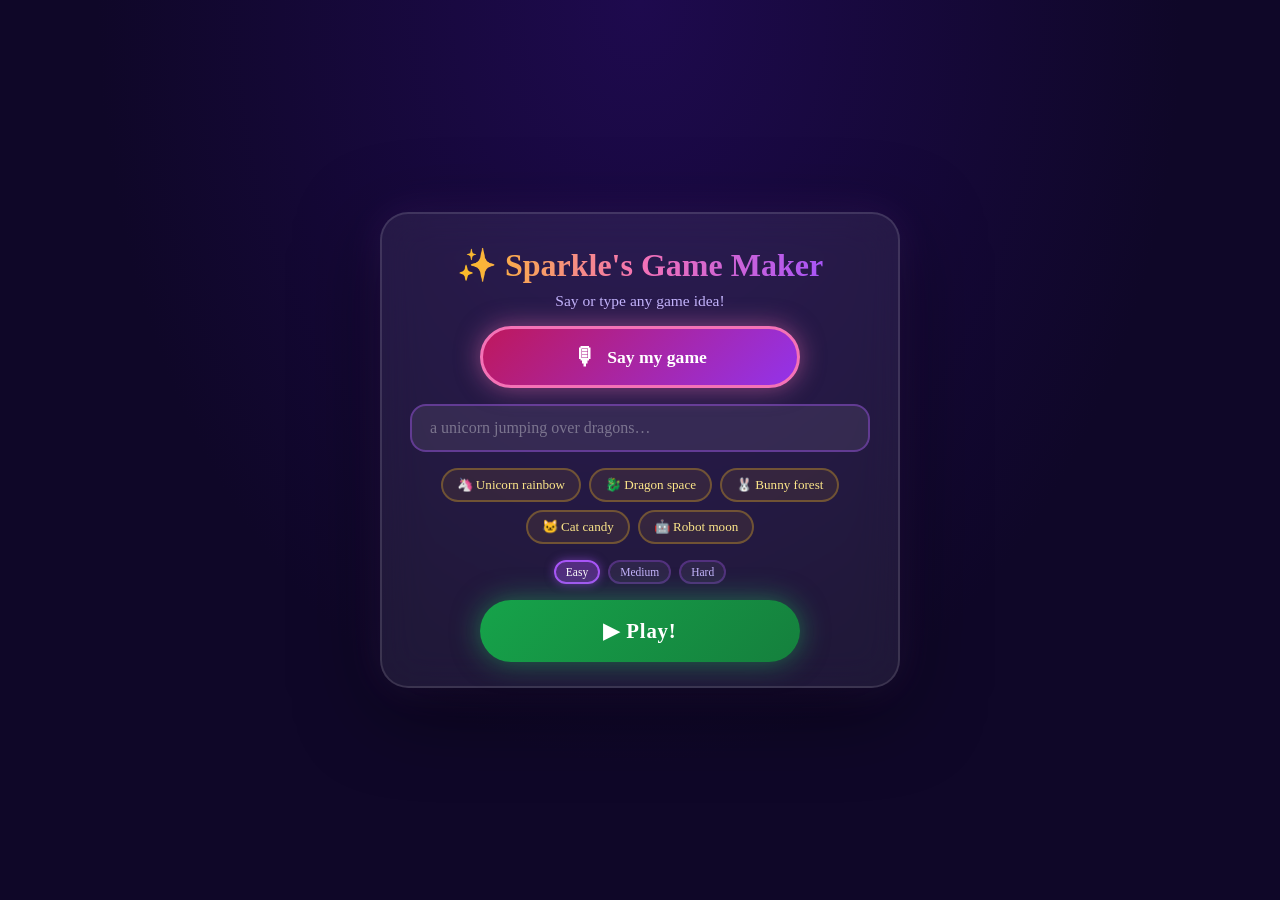
==== frontend/index.html @ 44b273a4 "Initial commit: Sparkle's Game Maker with pixel art sprites and Phaser 3 runner/flyer/shooter templa" ====
<!DOCTYPE html>
<html lang="en">
<head>
<meta charset="UTF-8">
<meta name="viewport" content="width=device-width, initial-scale=1.0">
<title>✨ Sparkle's Game Maker</title>
<link rel="stylesheet" href="/frontend/fairy.css?v=14">
</head>
<body>

<div class="stars" id="stars"></div>

<!-- ═══════════════ LAUNCH CARD ═══════════════ -->
<div class="launch-wrap">
  <div class="launch-card">

    <div class="launch-title">✨ Sparkle's Game Maker</div>
    <div class="launch-sub">Say or type any game idea!</div>

    <button class="mic-big" id="micBtn">
      <span class="mic-icon">🎙</span>
      <span>Say my game</span>
    </button>

    <div class="input-row">
      <input class="game-input" id="gameInput" type="text"
             placeholder="a unicorn jumping over dragons…"
             autocomplete="off" spellcheck="false">
      <button class="input-clear" id="inputClear" style="display:none">✕</button>
    </div>

    <div class="listen-bar" id="listenBar" style="display:none">
      <div class="listen-wave">
        <span></span><span></span><span></span><span></span><span></span>
      </div>
      <span class="listen-label">Listening…</span>
    </div>

    <div class="chips">
      <button class="chip" data-idea="unicorn jumping in rainbow land collecting stars">🦄 Unicorn rainbow</button>
      <button class="chip" data-idea="dragon flying through space collecting gems">🐉 Dragon space</button>
      <button class="chip" data-idea="bunny hopping in forest collecting hearts">🐰 Bunny forest</button>
      <button class="chip" data-idea="cat running through candy land collecting coins">🐱 Cat candy</button>
      <button class="chip" data-idea="robot jumping on the moon collecting crystals">🤖 Robot moon</button>
    </div>

    <div class="diff-row" id="diffBar">
      <button class="diff-btn active" data-diff="none">Easy</button>
      <button class="diff-btn" data-diff="medium">Medium</button>
      <button class="diff-btn" data-diff="high">Hard</button>
    </div>

    <button class="play-btn" id="launchBtn">▶ Play!</button>

  </div>
</div>

<!-- ═══════════ CONFIRM overlay ═══════════ -->
<div id="confirmOverlay" class="confirm-overlay" style="display:none">
  <div class="confirm-box">
    <div class="confirm-sparkle">✨</div>
    <div class="confirm-label">I heard you say:</div>
    <div class="confirm-heard" id="confirmHeard"></div>
    <div class="confirm-params" id="confirmParams"></div>
    <div class="confirm-actions">
      <button class="confirm-yes" id="confirmYes">🚀 Yes! Make it!</button>
      <button class="confirm-retry" id="confirmRetry">↩ Try again</button>
    </div>
  </div>
</div>

<!-- ═══════════ GAME READY overlay ═══════════ -->
<div class="game-overlay" id="gameOverlay" style="display:none">
  <div class="overlay-box">
    <div class="overlay-emoji" id="overlayEmoji">🪄</div>
    <div class="overlay-msg" id="overlayMsg">Making your game…</div>
    <div class="game-summary" id="gameSummary"></div>
    <button class="play-big-btn" id="playBtn" style="display:none">▶ PLAY!</button>
    <button class="review-btn" id="reviewBtn" style="display:none">🔍 Review & Fix</button>
  </div>
</div>

<!-- ═══════════ REVIEW PANEL overlay ═══════════ -->
<div class="review-overlay" id="reviewOverlay" style="display:none">
  <div class="review-box">
    <div class="review-header">
      <span class="review-avatar">👩‍🎨</span>
      <div>
        <div class="review-name">Maya — Senior Game Designer</div>
        <div class="review-score-row">
          <span class="review-score-label">Score:</span>
          <span class="review-score" id="reviewScore">–</span>
          <span class="review-headline" id="reviewHeadline"></span>
        </div>
      </div>
      <button class="review-close" id="reviewClose">✕</button>
    </div>
    <div class="review-strengths" id="reviewStrengths"></div>
    <div class="review-issues" id="reviewIssues"></div>
    <div class="review-actions">
      <button class="fix-btn" id="fixBtn">🔧 Apply All Fixes</button>
      <button class="play-fixed-btn" id="playFixedBtn" style="display:none">▶ Play Fixed Game</button>
    </div>
    <div class="review-status" id="reviewStatus"></div>
  </div>
</div>

<!-- ═══════════ IN-PAGE GAME PLAYER ═══════════ -->
<div class="game-player" id="gamePlayer" style="display:none">
  <button class="close-game" id="closeGameBtn">✕ Back to Sparkle</button>
  <iframe id="gameFrame" title="Sparkle game" allow="autoplay; fullscreen"></iframe>
</div>

<!-- Dev-only magic 3D button (hidden) -->
<button class="dev-hidden" id="magicBtn" aria-hidden="true" tabindex="-1">🪄</button>

<script src="/frontend/fairy.js?v=13"></script>
</body>
</html>
---- frontend/fairy.css ----
*, *::before, *::after { box-sizing:border-box; margin:0; padding:0; }
:root {
  --purple:#a855f7; --pink:#f472b6; --yellow:#fbbf24; --green:#22c55e; --bg:#0f0728;
}
body {
  font-family:'Comic Sans MS','Chalkboard SE','Marker Felt',cursive;
  background:radial-gradient(ellipse at top,#1e0a4e 0%,#0f0728 60%);
  min-height:100vh; color:white; overflow:hidden; user-select:none;
}

/* ── Stars ── */
.stars{position:fixed;inset:0;pointer-events:none;z-index:0;}
.star-p{
  position:absolute;border-radius:50%;background:white;opacity:0;
  animation:twinkle var(--d,3s) ease-in-out infinite var(--dl,0s);
}
@keyframes twinkle{0%,100%{opacity:0;transform:scale(.5)}50%{opacity:.8;transform:scale(1)}}

/* ── Top bar ── */
.top-bar{
  position:fixed;top:0;left:0;right:0;z-index:50;
  display:flex;align-items:center;justify-content:space-between;
  padding:8px 16px;
  background:linear-gradient(180deg,rgba(15,7,40,.95) 0%,rgba(15,7,40,0) 100%);
}
.header-title{
  font-size:clamp(.9rem,2.5vw,1.4rem);font-weight:bold;
  background:linear-gradient(90deg,#fbbf24,#f472b6,#a855f7);
  -webkit-background-clip:text;-webkit-text-fill-color:transparent;background-clip:text;
}
.diff-bar{display:none;align-items:center;gap:5px;}
.diff-label{font-size:.72rem;color:#c4b5fd;}
.diff-btn{
  padding:4px 10px;border-radius:20px;border:2px solid rgba(168,85,247,.3);
  background:rgba(255,255,255,.05);color:#c4b5fd;
  font-size:.72rem;font-family:inherit;cursor:pointer;transition:all .2s;
}
.diff-btn:hover{background:rgba(168,85,247,.2);border-color:var(--purple);}
.diff-btn.active{
  background:rgba(168,85,247,.35);border-color:var(--purple);color:#fff;
  box-shadow:0 0 10px rgba(168,85,247,.5);
}

/* ── Progress dots ── */
.progress-row{
  position:fixed;top:50px;left:50%;transform:translateX(-50%);
  display:flex;gap:9px;z-index:40;
}
.prog-dot{
  width:44px;height:44px;border-radius:50%;
  background:rgba(255,255,255,.08);border:3px solid rgba(255,255,255,.15);
  display:flex;align-items:center;justify-content:center;font-size:1.3rem;
  transition:all .3s;filter:grayscale(1) opacity(.4);
}
.prog-dot.active{
  background:rgba(168,85,247,.3);border-color:var(--purple);filter:none;
  transform:scale(1.2);box-shadow:0 0 16px rgba(168,85,247,.6);
}
.prog-dot.done{background:rgba(34,197,94,.3);border-color:var(--green);filter:none;}

/* ── Choice grid ── */
.choice-grid{
  position:fixed;top:50%;left:50%;
  transform:translate(-50%,-44%);
  display:grid;grid-template-columns:1fr 1fr;
  gap:14px;z-index:30;width:min(480px,92vw);
}
.choice-card{
  background:rgba(255,255,255,.07);border:3px solid rgba(255,255,255,.15);
  border-radius:20px;padding:12px;
  display:flex;flex-direction:column;align-items:center;justify-content:center;
  cursor:pointer;transition:all .2s;min-height:128px;overflow:hidden;
}
.choice-card:hover,.choice-card:active{
  transform:scale(1.06);border-color:var(--yellow);
  background:rgba(251,191,36,.15);box-shadow:0 0 24px rgba(251,191,36,.4);
}
.choice-card.selected{
  border-color:var(--green);background:rgba(34,197,94,.2);
  box-shadow:0 0 28px rgba(34,197,94,.6);transform:scale(1.08);
}
.choice-card img{width:74px;height:74px;object-fit:contain;filter:drop-shadow(0 4px 8px rgba(0,0,0,.3));}
.choice-card .world-swatch{
  width:74px;height:74px;border-radius:50%;
  display:flex;align-items:center;justify-content:center;font-size:2.3rem;
}
.choice-label{font-size:.98rem;font-weight:bold;color:#fde68a;margin-top:6px;text-shadow:0 1px 3px rgba(0,0,0,.5);}

/* ── Listen bar ── */
.listen-bar{
  position:fixed;bottom:108px;left:50%;transform:translateX(-50%);
  display:flex;align-items:center;gap:12px;padding:10px 20px;border-radius:14px;z-index:40;
  background:rgba(244,63,94,.15);border:2px solid rgba(244,63,94,.4);
}
.listen-wave{display:flex;gap:4px;align-items:center;}
.listen-wave span{width:5px;border-radius:4px;background:#f43f5e;animation:wave .7s ease-in-out infinite;height:10px;}
.listen-wave span:nth-child(1){animation-delay:0s;--mh:24px}
.listen-wave span:nth-child(2){animation-delay:.1s;--mh:32px}
.listen-wave span:nth-child(3){animation-delay:.2s;--mh:40px}
.listen-wave span:nth-child(4){animation-delay:.3s;--mh:32px}
.listen-wave span:nth-child(5){animation-delay:.4s;--mh:24px}
@keyframes wave{0%,100%{height:10px}50%{height:var(--mh,30px)}}
.listen-label{font-size:1.1rem;color:#f43f5e;}

/* ── Fairy (free-floating) ── */
.fairy-float{
  position:fixed;width:130px;height:140px;
  display:flex;align-items:center;justify-content:center;z-index:80;
  pointer-events:none;
  animation:fairy-bob 2.4s ease-in-out infinite;
}
@keyframes fairy-bob{0%,100%{transform:translateY(0) rotate(-1deg)}50%{transform:translateY(-14px) rotate(1deg)}}
.fairy-img{
  width:120px;height:auto;
  filter:drop-shadow(0 0 18px rgba(168,85,247,.9));
  animation:wing-glow .75s ease-in-out infinite alternate;
}
@keyframes wing-glow{
  from{filter:drop-shadow(0 0 10px rgba(196,181,253,.5))}
  to  {filter:drop-shadow(0 0 26px rgba(196,181,253,1))}
}
.fairy-float.fairy-talking .fairy-img{animation:talk-bob .3s ease-in-out infinite alternate;}
@keyframes talk-bob{from{transform:scale(1) rotate(-3deg)}to{transform:scale(1.06) rotate(3deg)}}
.wand-sparkles{
  position:absolute;top:4px;right:0;display:flex;gap:2px;
  animation:sparkle-burst 2.2s ease-in-out infinite;
}
@keyframes sparkle-burst{0%,100%{opacity:.4;transform:scale(.8) translateY(0)}50%{opacity:1;transform:scale(1.3) translateY(-8px)}}

/* ── Speech bubble ── */
.speech-bubble{
  position:fixed;z-index:79;background:white;border-radius:16px;
  padding:10px 14px;max-width:210px;
  border:3px solid var(--purple);box-shadow:0 4px 20px rgba(168,85,247,.4);
  pointer-events:none;transition:opacity .4s;
}
.speech-bubble::before{content:'';position:absolute;bottom:-14px;left:24px;border:7px solid transparent;border-top-color:var(--purple);}
.speech-bubble::after{content:'';position:absolute;bottom:-8px;left:26px;border:5px solid transparent;border-top-color:white;}
.bubble-text{font-size:.86rem;color:#2d1b69;line-height:1.4;}

/* ── Bottom bar ── */
.bottom-bar{
  position:fixed;bottom:0;left:0;right:0;z-index:50;
  display:flex;align-items:center;justify-content:center;
  gap:10px;padding:10px 12px 16px;
  background:linear-gradient(0deg,rgba(15,7,40,.95) 0%,rgba(15,7,40,0) 100%);
}
.big-mic{
  width:140px;height:68px;border-radius:34px;border:4px solid var(--pink);
  background:linear-gradient(135deg,#2d1b69,#1e0a4e);
  cursor:pointer;display:flex;flex-direction:column;
  align-items:center;justify-content:center;gap:2px;
  box-shadow:0 0 20px rgba(244,114,182,.5);transition:all .2s;
}
.big-mic:hover{transform:scale(1.05);box-shadow:0 0 32px rgba(244,114,182,.8);}
.big-mic.listening{
  background:linear-gradient(135deg,#7f1d1d,#be123c);border-color:#f43f5e;
  animation:mic-pulse .5s ease-in-out infinite;box-shadow:0 0 32px rgba(244,63,94,.9);
}
@keyframes mic-pulse{0%,100%{transform:scale(1)}50%{transform:scale(1.07)}}
.mic-glyph{font-size:1.9rem;} .mic-hint{font-size:.68rem;color:#e9d5ff;}

/* ── Dream button ── */
.dream-btn{
  padding:12px 20px;border-radius:50px;border:none;
  background:linear-gradient(135deg,#a855f7,#f472b6);
  color:white;font-size:.9rem;font-family:inherit;font-weight:bold;
  cursor:pointer;white-space:nowrap;
  box-shadow:0 0 22px rgba(168,85,247,.7);
  animation:dream-pulse 2.5s ease-in-out infinite;
  transition:transform .2s;
}
.dream-btn:hover{transform:scale(1.06);}
@keyframes dream-pulse{0%,100%{box-shadow:0 0 18px rgba(168,85,247,.6)}50%{box-shadow:0 0 36px rgba(244,114,182,.9)}}

.test-pill{
  padding:8px 13px;border-radius:20px;border:2px dashed rgba(251,191,36,.5);
  background:rgba(251,191,36,.08);color:#fbbf24;
  font-size:.8rem;font-family:inherit;cursor:pointer;transition:all .2s;white-space:nowrap;
}
.test-pill:hover{background:rgba(251,191,36,.2);}
.test-select{
  padding:7px 9px;border-radius:14px;border:1px solid rgba(168,85,247,.4);
  background:rgba(255,255,255,.07);color:#e9d5ff;font-size:.78rem;font-family:inherit;
}
.test-select option{background:#1e0a4e;}
.dev-hidden{display:none!important;}

/* ═══════ DREAM MODE overlay ═══════ */
.dream-overlay{
  position:fixed;inset:0;z-index:200;
  background:rgba(5,1,20,.92);backdrop-filter:blur(12px);
  display:flex;align-items:center;justify-content:center;
}
.dream-content{
  display:flex;flex-direction:column;align-items:center;gap:18px;
  padding:40px 24px;max-width:500px;text-align:center;
}
.dream-orb{
  width:140px;height:140px;border-radius:50%;
  background:radial-gradient(circle,rgba(168,85,247,.5),rgba(244,114,182,.2));
  border:3px solid rgba(168,85,247,.6);
  display:flex;align-items:center;justify-content:center;
  animation:orb-spin 6s linear infinite, orb-glow 2s ease-in-out infinite alternate;
  position:relative;
}
.dream-orb-ring{
  position:absolute;inset:-8px;border-radius:50%;
  border:3px dashed rgba(168,85,247,.4);
  animation:orb-spin 3s linear infinite reverse;
}
.dream-orb-icon{font-size:3.4rem;}
@keyframes orb-glow{
  from{box-shadow:0 0 30px rgba(168,85,247,.5),0 0 60px rgba(168,85,247,.2)}
  to  {box-shadow:0 0 50px rgba(244,114,182,.8),0 0 100px rgba(244,114,182,.3)}
}
@keyframes orb-spin{to{transform:rotate(360deg)}}

.dream-orb.dream-listening{
  background:radial-gradient(circle,rgba(244,63,94,.6),rgba(244,63,94,.2));
  border-color:rgba(244,63,94,.8);
  animation:orb-glow-red 1s ease-in-out infinite alternate;
}
@keyframes orb-glow-red{
  from{box-shadow:0 0 30px rgba(244,63,94,.6)}
  to  {box-shadow:0 0 60px rgba(244,63,94,1)}
}

.dream-orb.dream-thinking{
  animation:orb-spin 1s linear infinite,orb-glow-think .6s ease-in-out infinite alternate;
}
@keyframes orb-glow-think{
  from{box-shadow:0 0 30px rgba(251,191,36,.5)}
  to  {box-shadow:0 0 60px rgba(251,191,36,1)}
}

.dream-title{
  font-size:clamp(1.3rem,4vw,1.9rem);font-weight:bold;color:#fff;
  text-shadow:0 0 20px rgba(168,85,247,.8);
}
.dream-sub{font-size:clamp(.8rem,2vw,1rem);color:#c4b5fd;line-height:1.5;}
.dream-wave{
  display:flex;gap:5px;align-items:center;transition:opacity .3s;
}
.dream-wave span{
  width:6px;border-radius:4px;background:var(--pink);
  animation:wave .6s ease-in-out infinite;height:10px;
}
.dream-wave span:nth-child(1){animation-delay:0s;--mh:28px}
.dream-wave span:nth-child(2){animation-delay:.1s;--mh:40px}
.dream-wave span:nth-child(3){animation-delay:.2s;--mh:52px}
.dream-wave span:nth-child(4){animation-delay:.3s;--mh:40px}
.dream-wave span:nth-child(5){animation-delay:.4s;--mh:28px}
.dream-heard{
  min-height:32px;font-size:1rem;color:#fde68a;
  font-style:italic;max-width:400px;line-height:1.5;
}
.dream-cancel{
  padding:9px 22px;border-radius:20px;border:2px solid rgba(255,255,255,.2);
  background:rgba(255,255,255,.07);color:#c4b5fd;font-family:inherit;
  font-size:.85rem;cursor:pointer;transition:all .2s;
}
.dream-cancel:hover{background:rgba(255,255,255,.15);}

/* ═══════ CONFIRM overlay ═══════ */
.confirm-overlay{
  position:fixed;inset:0;z-index:200;
  background:rgba(5,1,20,.88);backdrop-filter:blur(10px);
  display:flex;align-items:center;justify-content:center;
}
.confirm-box{
  background:linear-gradient(135deg,#1e0a4e,#0d1b4e);
  border:3px solid var(--purple);border-radius:28px;
  padding:36px 40px;max-width:460px;width:90%;text-align:center;
  box-shadow:0 0 60px rgba(168,85,247,.5);
  animation:pop-in .4s cubic-bezier(.175,.885,.32,1.275);
}
.confirm-sparkle{font-size:3rem;animation:spin 2s linear infinite;}
@keyframes spin{to{transform:rotate(360deg)}}
.confirm-label{font-size:.9rem;color:#c4b5fd;margin:10px 0 6px;}
.confirm-heard{
  font-size:1.15rem;color:#fde68a;font-style:italic;
  margin-bottom:16px;line-height:1.5;
}
.confirm-params{
  display:flex;flex-wrap:wrap;gap:8px;justify-content:center;
  margin-bottom:22px;
}
.confirm-params span{
  padding:6px 14px;border-radius:20px;font-size:.9rem;
  background:rgba(168,85,247,.2);border:1px solid rgba(168,85,247,.4);color:#e9d5ff;
}
.confirm-actions{display:flex;gap:12px;justify-content:center;flex-wrap:wrap;}
.confirm-yes{
  padding:14px 28px;border-radius:50px;border:none;
  background:linear-gradient(135deg,#22c55e,#16a34a);
  color:white;font-size:1.1rem;font-family:inherit;font-weight:bold;
  cursor:pointer;box-shadow:0 4px 20px rgba(34,197,94,.6);
  animation:glow-pulse 1s ease-in-out infinite;
}
@keyframes glow-pulse{0%,100%{box-shadow:0 4px 18px rgba(34,197,94,.5)}50%{box-shadow:0 4px 36px rgba(34,197,94,1)}}
.confirm-retry{
  padding:14px 24px;border-radius:50px;border:2px solid rgba(255,255,255,.2);
  background:rgba(255,255,255,.07);color:#c4b5fd;font-size:1rem;
  font-family:inherit;cursor:pointer;transition:all .2s;
}
.confirm-retry:hover{background:rgba(255,255,255,.15);}

/* ── Game overlay ── */
.game-overlay{
  position:fixed;inset:0;z-index:100;
  background:rgba(10,4,40,.92);backdrop-filter:blur(8px);
  display:flex;align-items:center;justify-content:center;
}
.overlay-box{
  background:linear-gradient(135deg,#1e0a4e,#0d1b4e);
  border:3px solid var(--purple);border-radius:28px;
  padding:36px 44px;max-width:460px;width:90%;text-align:center;
  box-shadow:0 0 60px rgba(168,85,247,.5);
  animation:pop-in .4s cubic-bezier(.175,.885,.32,1.275);
}
@keyframes pop-in{from{transform:scale(.4) rotate(-8deg);opacity:0}to{transform:scale(1) rotate(0);opacity:1}}
.overlay-emoji{font-size:3.6rem;animation:spin 1.5s linear infinite;}
.overlay-msg{font-size:1.15rem;color:#c4b5fd;margin:14px 0 10px;line-height:1.6;}
.game-summary{
  background:rgba(255,255,255,.05);border-radius:12px;
  padding:12px;font-size:.93rem;color:#ddd6fe;
  line-height:1.9;text-align:left;margin-bottom:14px;
}
.game-summary .story-line{
  font-style:italic;color:#fde68a;margin-bottom:8px;padding-bottom:8px;
  border-bottom:1px solid rgba(255,255,255,.1);
}
.play-big-btn{
  font-size:1.4rem;font-family:inherit;font-weight:bold;
  padding:15px 38px;border-radius:50px;border:none;
  background:linear-gradient(135deg,#22c55e,#16a34a);
  color:white;cursor:pointer;
  box-shadow:0 6px 26px rgba(34,197,94,.6);
  animation:glow-pulse 1s ease-in-out infinite;
}
.play-big-btn:hover{transform:scale(1.06);}

/* ── In-page game player ── */
.game-player{
  position:fixed;inset:0;z-index:300;background:#050114;
  display:flex;align-items:stretch;justify-content:center;
}
.game-player iframe{
  width:100%;height:100%;border:0;background:#050114;
}
.close-game{
  position:fixed;top:12px;right:12px;z-index:310;
  padding:10px 16px;border-radius:999px;border:2px solid rgba(255,255,255,.25);
  background:rgba(15,7,40,.82);color:#fff;font-family:inherit;font-weight:bold;
  cursor:pointer;box-shadow:0 4px 20px rgba(0,0,0,.35);
}
.close-game:hover{background:rgba(168,85,247,.9);}

/* ── Responsive ── */
@media(max-width:520px){
  .choice-grid{width:96vw;gap:8px;}
  .choice-card{min-height:100px;}
  .choice-card img,.choice-card .world-swatch{width:58px;height:58px;}
  .dream-btn{font-size:.78rem;padding:10px 14px;}
  .diff-btn{padding:3px 7px;font-size:.66rem;}
}

/* ── Review button ── */
.review-btn{
  margin-top:10px;padding:10px 28px;border-radius:999px;border:2px solid rgba(168,85,247,.5);
  background:rgba(168,85,247,.15);color:#c084fc;font-family:inherit;font-size:.95rem;
  cursor:pointer;transition:all .2s;
}
.review-btn:hover{background:rgba(168,85,247,.35);color:#fff;}

/* ── Review overlay ── */
.review-overlay{
  position:fixed;inset:0;z-index:250;background:rgba(5,1,20,.75);
  display:flex;align-items:center;justify-content:center;padding:16px;
}
.review-box{
  background:rgba(15,7,40,.97);border:1px solid rgba(168,85,247,.35);
  border-radius:20px;padding:24px;max-width:580px;width:100%;max-height:85vh;
  overflow-y:auto;box-shadow:0 12px 60px rgba(0,0,0,.6);
  font-family:'Comic Sans MS',cursive;color:#e9d5ff;
}
.review-header{
  display:flex;align-items:flex-start;gap:14px;margin-bottom:18px;
}
.review-avatar{font-size:2.4rem;flex-shrink:0;}
.review-name{font-size:1rem;font-weight:bold;color:#c084fc;margin-bottom:4px;}
.review-score-row{display:flex;align-items:center;gap:8px;flex-wrap:wrap;}
.review-score-label{font-size:.85rem;color:#a78bfa;}
.review-score{
  font-size:1.5rem;font-weight:bold;color:#fbbf24;
  background:rgba(251,191,36,.1);border-radius:8px;padding:2px 10px;
}
.review-headline{font-size:.85rem;color:#c4b5fd;font-style:italic;}
.review-close{
  margin-left:auto;background:none;border:none;color:#a78bfa;
  font-size:1.3rem;cursor:pointer;padding:4px 8px;border-radius:8px;flex-shrink:0;
}
.review-close:hover{background:rgba(168,85,247,.2);}
.review-strengths{
  background:rgba(34,197,94,.08);border:1px solid rgba(34,197,94,.2);
  border-radius:12px;padding:12px 16px;margin-bottom:14px;font-size:.85rem;
}
.review-strengths::before{content:'✅ Strengths';display:block;font-weight:bold;
  color:#4ade80;margin-bottom:6px;font-size:.8rem;}
.review-strengths ul{margin:0;padding-left:18px;color:#bbf7d0;line-height:1.7;}
.review-issues{display:flex;flex-direction:column;gap:10px;margin-bottom:18px;}
.issue-card{border-radius:12px;padding:12px 14px;font-size:.83rem;line-height:1.5;}
.issue-card.critical{background:rgba(239,68,68,.12);border:1px solid rgba(239,68,68,.35);}
.issue-card.high    {background:rgba(251,146,60,.10);border:1px solid rgba(251,146,60,.3);}
.issue-card.medium  {background:rgba(250,204,21,.08);border:1px solid rgba(250,204,21,.25);}
.issue-card.low     {background:rgba(148,163,184,.06);border:1px solid rgba(148,163,184,.2);}
.issue-badge{
  display:inline-block;font-size:.7rem;font-weight:bold;border-radius:6px;
  padding:2px 8px;margin-right:6px;text-transform:uppercase;
}
.issue-card.critical .issue-badge{background:rgba(239,68,68,.3);color:#fca5a5;}
.issue-card.high     .issue-badge{background:rgba(251,146,60,.3);color:#fdba74;}
.issue-card.medium   .issue-badge{background:rgba(250,204,21,.3);color:#fef08a;}
.issue-card.low      .issue-badge{background:rgba(148,163,184,.2);color:#cbd5e1;}
.issue-title{font-weight:bold;color:#e9d5ff;}
.issue-desc{color:#c4b5fd;margin-top:4px;}
.issue-fix{color:#6ee7b7;margin-top:4px;font-size:.78rem;}
.issue-fix::before{content:'🔧 Fix: ';}
.review-actions{display:flex;gap:12px;flex-wrap:wrap;}
.fix-btn{
  flex:1;padding:12px 20px;border-radius:999px;border:none;
  background:linear-gradient(135deg,#7c3aed,#a855f7);color:#fff;
  font-family:inherit;font-size:1rem;cursor:pointer;font-weight:bold;
}
.fix-btn:hover{opacity:.9;}
.fix-btn:disabled{opacity:.5;cursor:wait;}
.play-fixed-btn{
  flex:1;padding:12px 20px;border-radius:999px;border:none;
  background:linear-gradient(135deg,#16a34a,#22c55e);color:#fff;
  font-family:inherit;font-size:1rem;cursor:pointer;font-weight:bold;
}
.play-fixed-btn:hover{opacity:.9;}
.review-status{margin-top:10px;font-size:.83rem;color:#a78bfa;min-height:20px;text-align:center;}

/* ══════════════════════════════════════════════════════════
   LAUNCH CARD UI (new KidQuest-style)
══════════════════════════════════════════════════════════ */

/* Star alias — new JS uses .star class */
.star{
  position:absolute;border-radius:50%;background:white;opacity:0;
  animation:twinkle 4s ease-in-out infinite;
}

.launch-wrap{
  position:fixed;inset:0;z-index:20;
  display:flex;align-items:center;justify-content:center;
  padding:16px;
}
.launch-card{
  background:rgba(255,255,255,.07);backdrop-filter:blur(20px);
  border:2px solid rgba(255,255,255,.12);border-radius:28px;
  padding:32px 28px 24px;width:min(520px,96vw);
  display:flex;flex-direction:column;align-items:center;gap:16px;
  box-shadow:0 20px 80px rgba(0,0,0,.5),0 0 40px rgba(168,85,247,.15);
}
.launch-title{
  font-size:clamp(1.3rem,4vw,2rem);font-weight:bold;text-align:center;
  background:linear-gradient(90deg,#fbbf24,#f472b6,#a855f7);
  -webkit-background-clip:text;-webkit-text-fill-color:transparent;background-clip:text;
}
.launch-sub{
  font-size:.97rem;color:#c4b5fd;text-align:center;margin-top:-8px;
}

/* ── Mic big button ── */
.mic-big{
  width:100%;max-width:320px;height:62px;border-radius:32px;
  border:3px solid var(--pink);
  background:linear-gradient(135deg,#be185d,#9333ea);
  cursor:pointer;display:flex;align-items:center;justify-content:center;gap:10px;
  color:white;font-size:1.1rem;font-family:inherit;font-weight:bold;
  box-shadow:0 0 24px rgba(244,114,182,.5);transition:all .2s;
}
.mic-big:hover{transform:scale(1.03);box-shadow:0 0 36px rgba(244,114,182,.8);}
.mic-big.listening{
  background:linear-gradient(135deg,#9f1239,#be123c);border-color:#f43f5e;
  animation:mic-pulse .5s ease-in-out infinite;
}
.mic-icon{font-size:1.5rem;}

/* ── Text input ── */
.input-row{width:100%;position:relative;display:flex;align-items:center;}
.game-input{
  width:100%;padding:13px 44px 13px 18px;
  border-radius:16px;border:2px solid rgba(168,85,247,.4);
  background:rgba(255,255,255,.08);color:white;
  font-size:1rem;font-family:inherit;outline:none;transition:border-color .2s;
}
.game-input::placeholder{color:rgba(255,255,255,.35);}
.game-input:focus{border-color:var(--purple);background:rgba(255,255,255,.12);}
.game-input.shake{animation:shake .4s ease;}
@keyframes shake{0%,100%{transform:translateX(0)}20%,60%{transform:translateX(-6px)}40%,80%{transform:translateX(6px)}}
.input-clear{
  position:absolute;right:12px;background:none;border:none;
  color:rgba(255,255,255,.45);font-size:1rem;cursor:pointer;
  padding:4px;display:flex;align-items:center;transition:color .2s;
}
.input-clear:hover{color:white;}

/* ── Listen bar — reposition inside card ── */
.launch-card .listen-bar{
  position:static;transform:none;width:100%;border-radius:12px;
  padding:10px 16px;
}

/* ── Chips ── */
.chips{display:flex;flex-wrap:wrap;gap:8px;justify-content:center;width:100%;}
.chip{
  padding:7px 14px;border-radius:20px;
  border:2px solid rgba(251,191,36,.3);
  background:rgba(251,191,36,.08);color:#fde68a;
  font-size:.82rem;font-family:inherit;cursor:pointer;
  transition:all .2s;white-space:nowrap;
}
.chip:hover{background:rgba(251,191,36,.22);border-color:var(--yellow);transform:scale(1.04);color:white;}

/* ── Difficulty row ── */
.diff-row{display:flex;align-items:center;gap:8px;}

/* ── Play button ── */
.play-btn{
  width:100%;max-width:320px;height:62px;border-radius:32px;border:none;
  background:linear-gradient(135deg,#16a34a,#15803d);
  color:white;font-size:1.3rem;font-family:inherit;font-weight:bold;
  cursor:pointer;letter-spacing:.04em;
  box-shadow:0 0 28px rgba(34,197,94,.5);transition:all .2s;
}
.play-btn:hover{transform:scale(1.04);box-shadow:0 0 44px rgba(34,197,94,.8);}
.play-btn:active{transform:scale(.97);}
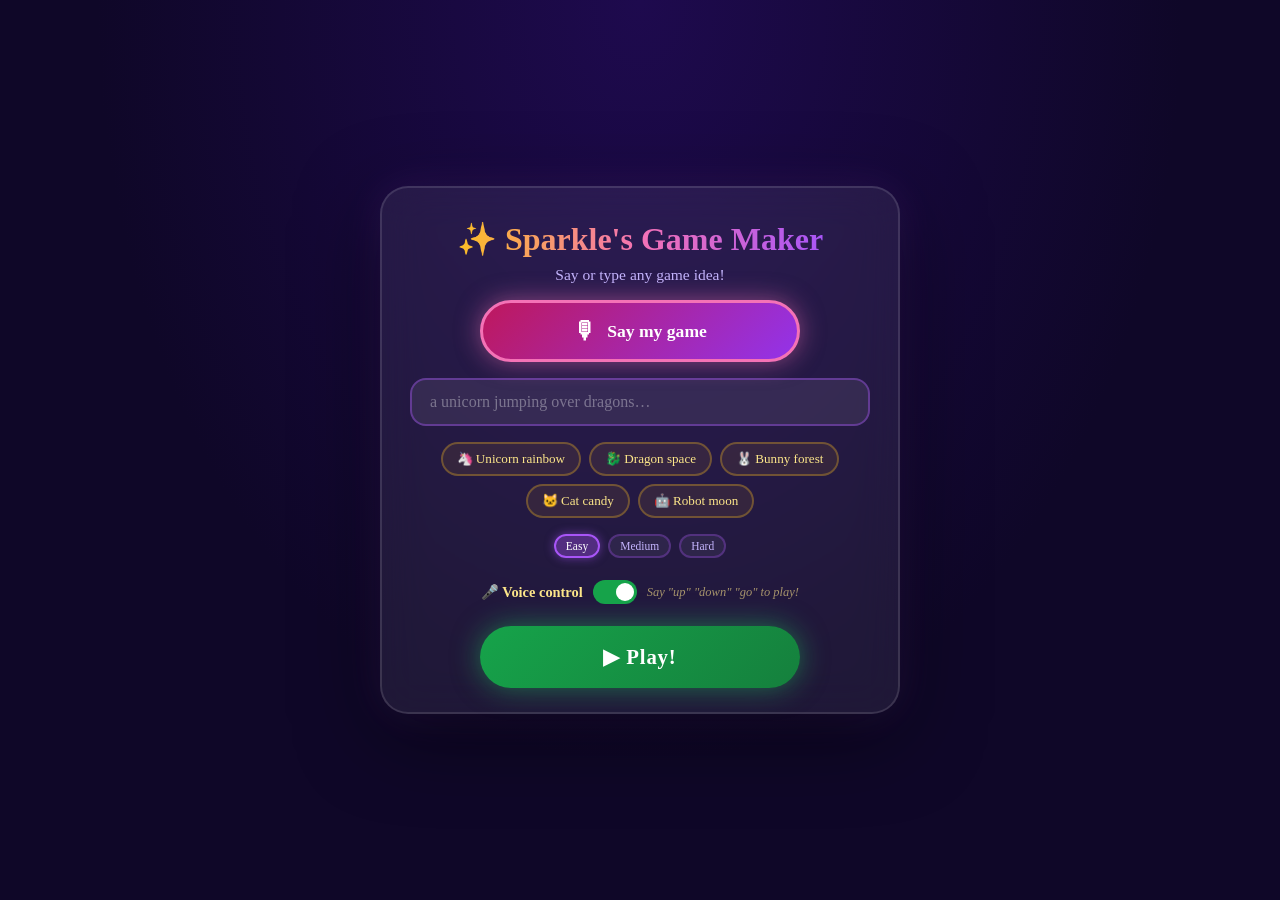
==== commit 3e2dec49: "Add TF.js local voice control: say 'up'/'go' to jump/flap, 'down' to dive - VoiceController class us" ====
--- a/frontend/index.html
+++ b/frontend/index.html
@@ -48,6 +48,15 @@
       <button class="diff-btn active" data-diff="none">Easy</button>
       <button class="diff-btn" data-diff="medium">Medium</button>
       <button class="diff-btn" data-diff="high">Hard</button>
+    </div>
+
+    <div class="voice-row" id="voiceRow">
+      <span class="voice-label">🎤 Voice control</span>
+      <label class="voice-toggle">
+        <input type="checkbox" id="voiceToggle" checked>
+        <span class="voice-slider"></span>
+      </label>
+      <span class="voice-hint" id="voiceHint">Say "up" "down" "go" to play!</span>
     </div>
 
     <button class="play-btn" id="launchBtn">▶ Play!</button>
--- a/frontend/fairy.css
+++ b/frontend/fairy.css
@@ -529,6 +529,18 @@
 /* ── Difficulty row ── */
 .diff-row{display:flex;align-items:center;gap:8px;}
 
+/* ── Voice control row ── */
+.voice-row{display:flex;align-items:center;gap:10px;padding:6px 0;}
+.voice-label{font-size:.9rem;color:#fde68a;font-weight:600;white-space:nowrap;}
+.voice-hint{font-size:.78rem;color:rgba(253,230,138,.6);font-style:italic;}
+/* Toggle switch */
+.voice-toggle{position:relative;display:inline-block;width:44px;height:24px;flex-shrink:0;}
+.voice-toggle input{opacity:0;width:0;height:0;}
+.voice-slider{position:absolute;cursor:pointer;inset:0;background:#374151;border-radius:24px;transition:.3s;}
+.voice-slider:before{content:'';position:absolute;width:18px;height:18px;left:3px;bottom:3px;background:white;border-radius:50%;transition:.3s;}
+.voice-toggle input:checked + .voice-slider{background:#16a34a;}
+.voice-toggle input:checked + .voice-slider:before{transform:translateX(20px);}
+
 /* ── Play button ── */
 .play-btn{
   width:100%;max-width:320px;height:62px;border-radius:32px;border:none;
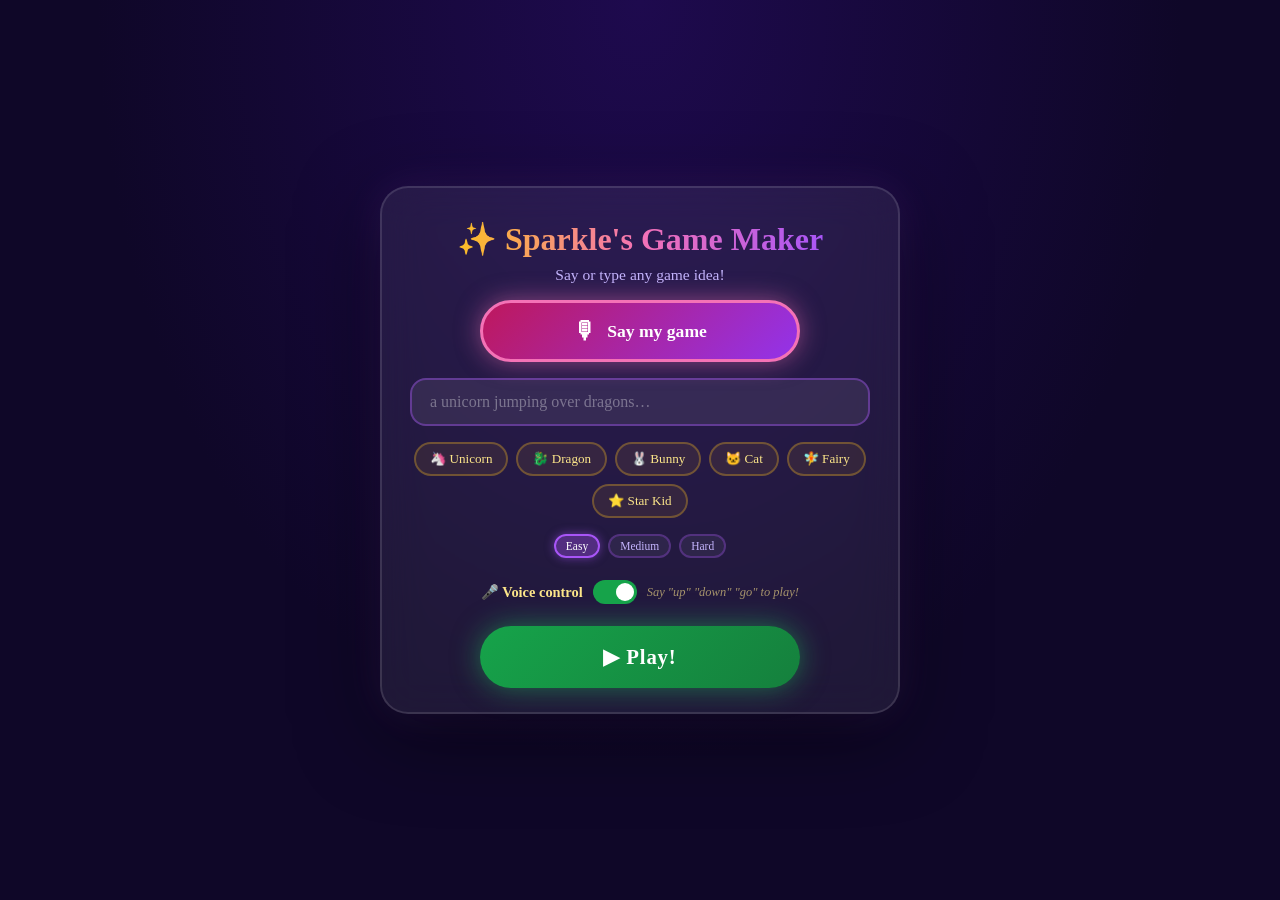
==== commit 5ece18d9: "Skip OpenAI for preset chips; larger characters with physics-based jump - Chip handler now reads dat" ====
--- a/frontend/index.html
+++ b/frontend/index.html
@@ -37,11 +37,12 @@
     </div>
 
     <div class="chips">
-      <button class="chip" data-idea="unicorn jumping in rainbow land collecting stars">🦄 Unicorn rainbow</button>
-      <button class="chip" data-idea="dragon flying through space collecting gems">🐉 Dragon space</button>
-      <button class="chip" data-idea="bunny hopping in forest collecting hearts">🐰 Bunny forest</button>
-      <button class="chip" data-idea="cat running through candy land collecting coins">🐱 Cat candy</button>
-      <button class="chip" data-idea="robot jumping on the moon collecting crystals">🤖 Robot moon</button>
+      <button class="chip" data-params='{"game_type":"runner","character":"unicorn","collectible":"star","obstacle":"wolf","world":"rainbow land","game_name":"Unicorn Rainbow Adventure!","bg_description":"Vibrant pixel art rainbow land with arched rainbows, fluffy clouds, shimmering waterfalls and blooming flower fields in saturated blues and greens"}'>🦄 Unicorn</button>
+      <button class="chip" data-params='{"game_type":"flyer","character":"dragon","collectible":"gem","obstacle":"knight","world":"outer space","game_name":"Dragon Space Dash!","bg_description":"Pixel art outer space with twinkling stars, colorful nebulae, ringed planets and asteroid clusters in deep blues and purples"}'>🐉 Dragon</button>
+      <button class="chip" data-params='{"game_type":"runner","character":"bunny","collectible":"heart","obstacle":"fox","world":"forest","game_name":"Bunny Forest Hop!","bg_description":"Lush pixel art forest with layered trees, glowing mushrooms, mossy rocks and shafts of golden light in rich greens and browns"}'>🐰 Bunny</button>
+      <button class="chip" data-params='{"game_type":"runner","character":"cat","collectible":"coin","obstacle":"dog","world":"candy land","game_name":"Cat Candy Run!","bg_description":"Candy land pixel art with giant lollipops, chocolate rivers, gumdrop hills and cotton candy clouds in bright pinks and yellows"}'>🐱 Cat</button>
+      <button class="chip" data-params='{"game_type":"runner","character":"fairy_sparkle","collectible":"star","obstacle":"spider","world":"magical forest","game_name":"Fairy Sparkle Quest!","bg_description":"Enchanted pixel art forest at night with glowing fireflies, giant mushrooms, crystal flowers and moonbeams in purples and teals"}'>🧚 Fairy</button>
+      <button class="chip" data-params='{"game_type":"flyer","character":"star_kid","collectible":"coin","obstacle":"black_hole","world":"outer space","game_name":"Star Kid Space Race!","bg_description":"Pixel art deep space with shooting stars, colorful nebulae, ringed planets and glowing stardust in dark blues and purples"}'>⭐ Star Kid</button>
     </div>
 
     <div class="diff-row" id="diffBar">
